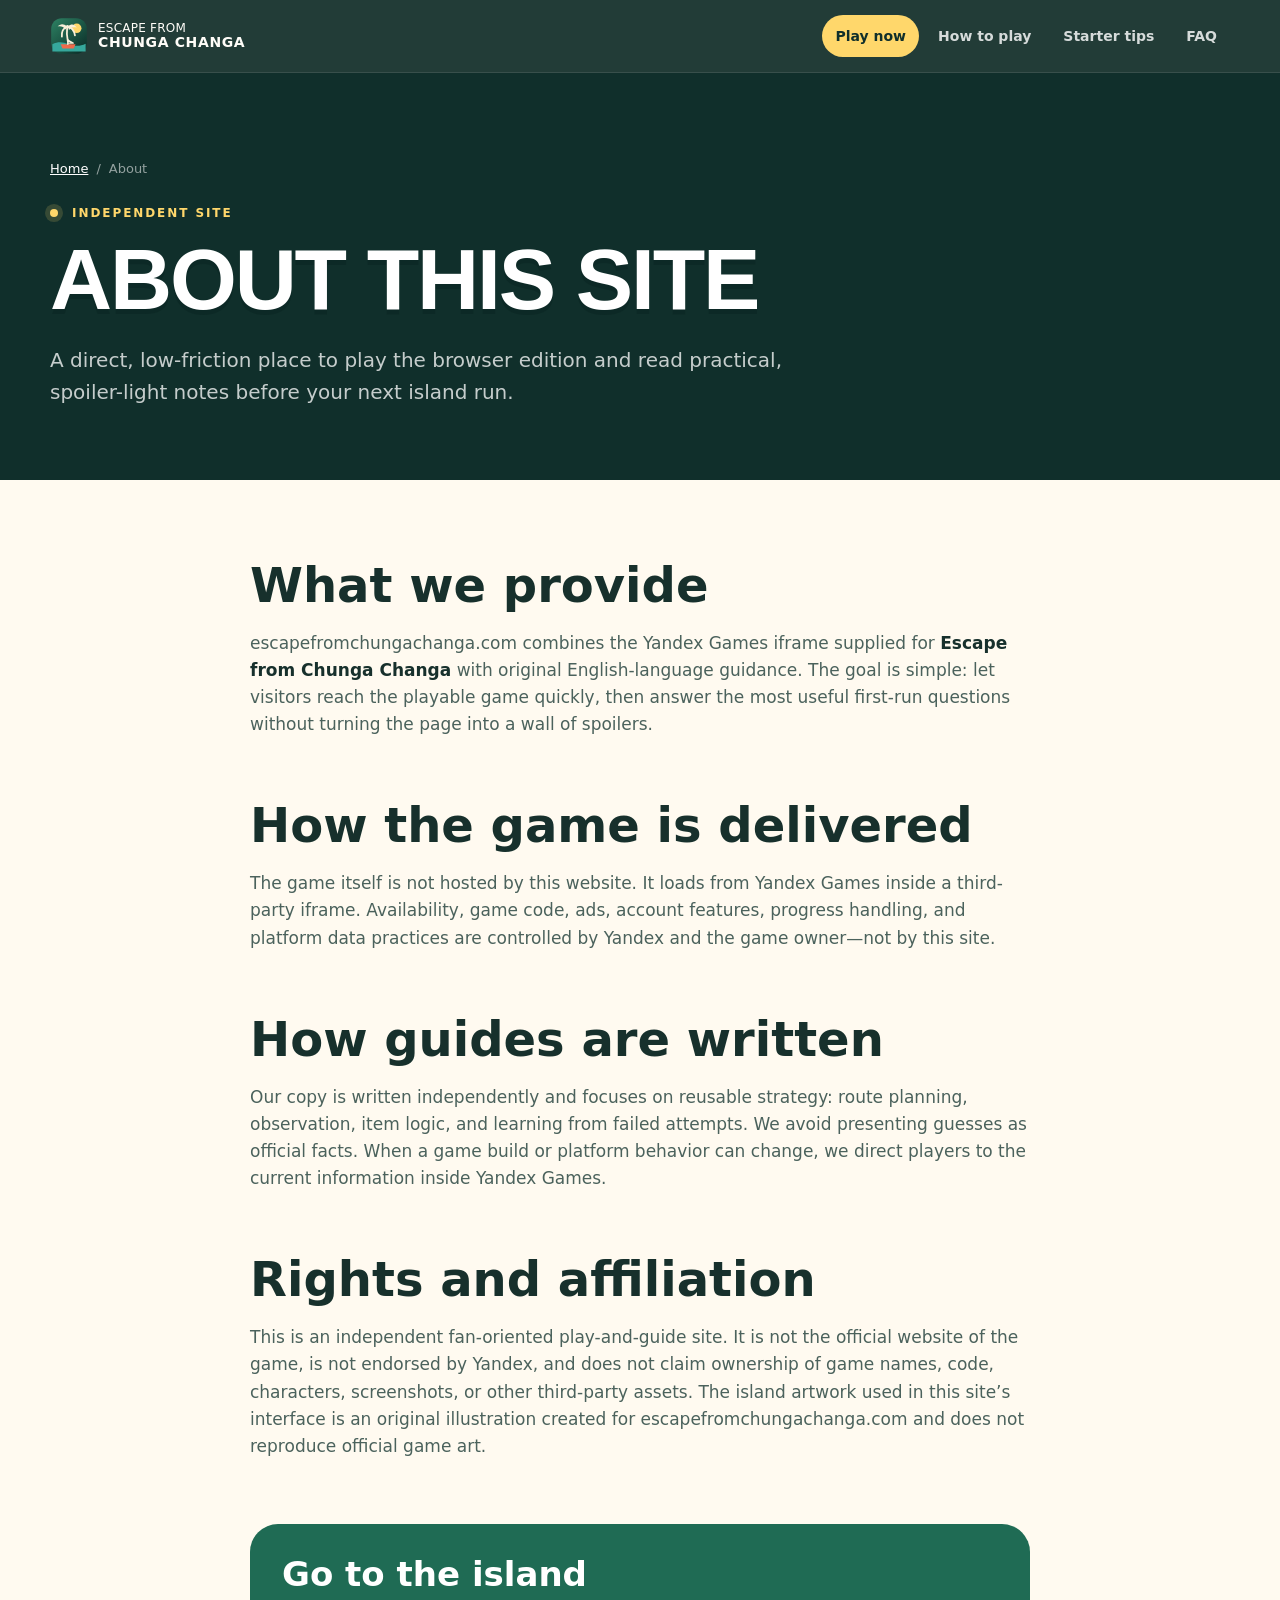
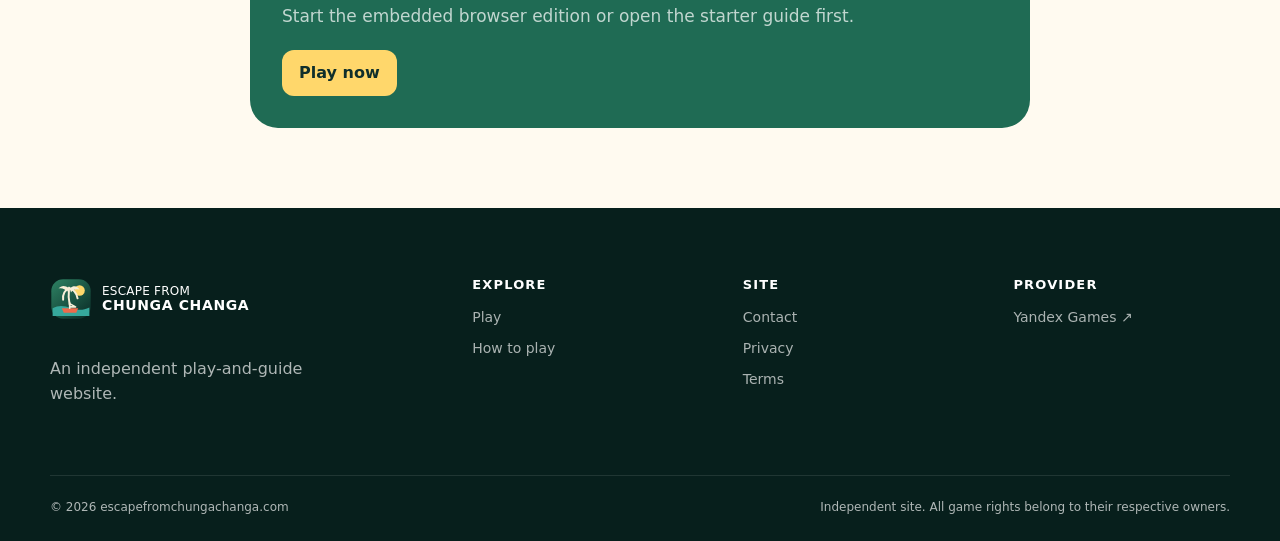
==== about/index.html @ a00cd544 "Build Escape from Chunga Changa game site" ====
<!doctype html>
<html lang="en">
<head>
  <meta charset="utf-8"><meta name="viewport" content="width=device-width, initial-scale=1">
  <title>About This Escape from Chunga Changa Site</title>
  <meta name="description" content="Learn what escapefromchungachanga.com provides, how the game is embedded, and how its independent guides are written and updated.">
  <meta name="robots" content="index,follow"><link rel="canonical" href="https://escapefromchungachanga.com/about/">
  <link rel="icon" href="/assets/icon.svg" type="image/svg+xml"><meta name="theme-color" content="#102f2b"><link rel="stylesheet" href="/styles.css">
  <script type="application/ld+json">{"@context":"https://schema.org","@type":"AboutPage","name":"About This Escape from Chunga Changa Site","url":"https://escapefromchungachanga.com/about/","isPartOf":{"@type":"WebSite","name":"Escape from Chunga Changa","url":"https://escapefromchungachanga.com/"},"inLanguage":"en"}</script>
</head>
<body>
  <a class="skip-link" href="#content">Skip to content</a>
  <header class="site-header"><div class="nav-wrap"><a class="brand" href="/"><img src="/assets/icon.svg" width="38" height="38" alt=""><span>Escape from<br><strong>Chunga Changa</strong></span></a><nav class="desktop-nav" aria-label="Main navigation"><a class="nav-play" href="/#play">Play now</a><a href="/how-to-play/">How to play</a><a href="/#tips">Starter tips</a><a href="/#faq">FAQ</a></nav><details class="mobile-menu"><summary>Menu</summary><nav><a href="/#play">Play now</a><a href="/how-to-play/">How to play</a><a href="/#tips">Starter tips</a><a href="/#faq">FAQ</a></nav></details></div></header>
  <main>
    <header class="inner-hero"><div class="container"><nav class="breadcrumbs" aria-label="Breadcrumb"><a href="/">Home</a><span>/</span><span aria-current="page">About</span></nav><p class="eyebrow"><span></span> Independent site</p><h1>About This Site</h1><p class="lede">A direct, low-friction place to play the browser edition and read practical, spoiler-light notes before your next island run.</p></div></header>
    <section class="content-section" id="content"><article class="container prose" style="max-width:780px">
      <h2>What we provide</h2>
      <p>escapefromchungachanga.com combines the Yandex Games iframe supplied for <strong>Escape from Chunga Changa</strong> with original English-language guidance. The goal is simple: let visitors reach the playable game quickly, then answer the most useful first-run questions without turning the page into a wall of spoilers.</p>
      <h2>How the game is delivered</h2>
      <p>The game itself is not hosted by this website. It loads from Yandex Games inside a third-party iframe. Availability, game code, ads, account features, progress handling, and platform data practices are controlled by Yandex and the game owner—not by this site.</p>
      <h2>How guides are written</h2>
      <p>Our copy is written independently and focuses on reusable strategy: route planning, observation, item logic, and learning from failed attempts. We avoid presenting guesses as official facts. When a game build or platform behavior can change, we direct players to the current information inside Yandex Games.</p>
      <h2>Rights and affiliation</h2>
      <p>This is an independent fan-oriented play-and-guide site. It is not the official website of the game, is not endorsed by Yandex, and does not claim ownership of game names, code, characters, screenshots, or other third-party assets. The island artwork used in this site’s interface is an original illustration created for escapefromchungachanga.com and does not reproduce official game art.</p>
      <div class="guide-cta"><h2>Go to the island</h2><p>Start the embedded browser edition or open the starter guide first.</p><a class="button secondary" href="/#play">Play now</a></div>
    </article></section>
  </main>
  <footer class="site-footer"><div class="container footer-grid"><div><a class="brand footer-brand" href="/"><img src="/assets/icon.svg" width="42" height="42" alt=""><span>Escape from<br><strong>Chunga Changa</strong></span></a><p>An independent play-and-guide website.</p></div><div><h2>Explore</h2><a href="/#play">Play</a><a href="/how-to-play/">How to play</a></div><div><h2>Site</h2><a href="/contact/">Contact</a><a href="/privacy/">Privacy</a><a href="/terms/">Terms</a></div><div><h2>Provider</h2><a href="https://yandex.com/games/app/563425?language=en" target="_blank" rel="noopener noreferrer">Yandex Games ↗</a></div></div><div class="container footer-bottom"><p>© <span data-year>2026</span> escapefromchungachanga.com</p><p>Independent site. All game rights belong to their respective owners.</p></div></footer><script src="/script.js" defer></script>
</body></html>
---- styles.css ----
:root {
  --ink: #17302c;
  --ink-soft: #4b625c;
  --jungle: #102f2b;
  --jungle-mid: #17453d;
  --leaf: #1f6b54;
  --mint: #d9f5df;
  --sand: #f4ead4;
  --paper: #fffaf0;
  --sun: #ffd76b;
  --coral: #ef6a4b;
  --white: #fffdf8;
  --line: rgba(23, 48, 44, .14);
  --shadow: 0 24px 70px rgba(7, 31, 27, .22);
  --radius-lg: 28px;
  --radius-md: 18px;
  --container: 1180px;
}

* { box-sizing: border-box; }
html { scroll-behavior: smooth; scroll-padding-top: 92px; }
body {
  margin: 0;
  color: var(--ink);
  background: var(--paper);
  font-family: Inter, ui-sans-serif, system-ui, -apple-system, BlinkMacSystemFont, "Segoe UI", sans-serif;
  line-height: 1.6;
  -webkit-font-smoothing: antialiased;
}
img { max-width: 100%; }
a { color: inherit; }
button, summary { font: inherit; }
button { color: inherit; }
.container { width: min(calc(100% - 40px), var(--container)); margin-inline: auto; }
.skip-link {
  position: fixed;
  z-index: 1000;
  left: 16px;
  top: 12px;
  padding: 11px 16px;
  color: var(--jungle);
  background: var(--sun);
  border-radius: 8px;
  font-weight: 800;
  transform: translateY(-160%);
}
.skip-link:focus { transform: none; }

.site-header {
  position: sticky;
  z-index: 100;
  top: 0;
  color: var(--white);
  background: rgba(11, 39, 35, .9);
  border-bottom: 1px solid rgba(255, 255, 255, .1);
  backdrop-filter: blur(16px);
}
.nav-wrap {
  width: min(calc(100% - 40px), var(--container));
  min-height: 72px;
  margin-inline: auto;
  display: flex;
  align-items: center;
  justify-content: space-between;
  gap: 24px;
}
.brand {
  display: inline-flex;
  align-items: center;
  gap: 10px;
  color: inherit;
  text-decoration: none;
  font-size: 12px;
  line-height: 1.08;
  letter-spacing: .02em;
  text-transform: uppercase;
}
.brand strong { font-size: 14px; letter-spacing: .045em; }
.brand img { flex: 0 0 auto; }
.desktop-nav { display: flex; align-items: center; gap: 6px; }
.desktop-nav a {
  padding: 10px 13px;
  border-radius: 999px;
  color: rgba(255, 255, 255, .82);
  text-decoration: none;
  font-size: 14px;
  font-weight: 750;
}
.desktop-nav a:hover, .desktop-nav a:focus-visible { color: white; background: rgba(255,255,255,.1); }
.desktop-nav .nav-play { color: var(--jungle); background: var(--sun); }
.desktop-nav .nav-play:hover, .desktop-nav .nav-play:focus-visible { color: var(--jungle); background: #ffe28b; }
.mobile-menu { display: none; position: relative; }
.mobile-menu summary { cursor: pointer; font-weight: 800; list-style: none; padding: 9px 13px; border: 1px solid rgba(255,255,255,.22); border-radius: 999px; }
.mobile-menu summary::-webkit-details-marker { display: none; }
.mobile-menu nav { position: absolute; right: 0; top: calc(100% + 10px); min-width: 200px; padding: 8px; background: var(--white); color: var(--ink); border-radius: 16px; box-shadow: var(--shadow); }
.mobile-menu nav a { display: block; padding: 11px 12px; border-radius: 10px; text-decoration: none; font-weight: 750; }
.mobile-menu nav a:hover, .mobile-menu nav a:focus-visible { background: var(--sand); }

.hero {
  position: relative;
  overflow: hidden;
  padding: 48px 0 80px;
  color: var(--white);
  background: var(--jungle);
  isolation: isolate;
}
.hero-backdrop {
  position: absolute;
  z-index: -2;
  inset: 0 0 auto 0;
  height: 640px;
  background:
    linear-gradient(180deg, rgba(11,38,34,.63) 0%, rgba(11,38,34,.86) 62%, var(--jungle) 100%),
    url('/assets/escape-island-hero.jpg') center 57% / cover no-repeat;
}
.hero::after {
  content: "";
  position: absolute;
  z-index: -1;
  inset: 0;
  opacity: .11;
  pointer-events: none;
  background-image: radial-gradient(circle at 1px 1px, #fff 1px, transparent 0);
  background-size: 28px 28px;
  mask-image: linear-gradient(to bottom, black 0, transparent 75%);
}
.hero-copy { text-align: center; }
.eyebrow, .section-kicker {
  margin: 0 0 10px;
  color: var(--coral);
  font-size: 12px;
  font-weight: 900;
  letter-spacing: .16em;
  text-transform: uppercase;
}
.eyebrow { color: var(--sun); }
.eyebrow span, .live-dot { display: inline-block; width: 8px; height: 8px; margin-right: 8px; background: var(--sun); border-radius: 50%; box-shadow: 0 0 0 5px rgba(255,215,107,.16); }
h1, h2, h3 { line-height: 1.08; text-wrap: balance; }
h1 {
  max-width: 900px;
  margin: 0 auto 16px;
  font-family: Impact, Haettenschweiler, "Arial Narrow Bold", sans-serif;
  font-size: clamp(52px, 8vw, 104px);
  font-weight: 800;
  letter-spacing: -.025em;
  text-transform: uppercase;
  text-shadow: 0 5px 0 rgba(7,31,27,.32);
}
.hero-lede { max-width: 720px; margin: 0 auto; color: rgba(255,255,255,.82); font-size: clamp(16px, 2vw, 20px); }
.game-facts { display: flex; flex-wrap: wrap; justify-content: center; gap: 9px; margin: 24px 0 30px; }
.game-facts span { padding: 7px 12px; border: 1px solid rgba(255,255,255,.2); border-radius: 999px; background: rgba(9,32,29,.32); font-size: 12px; font-weight: 800; letter-spacing: .035em; text-transform: uppercase; }

.game-stage { border: 1px solid rgba(255,255,255,.16); border-radius: var(--radius-lg); overflow: hidden; background: #071b18; box-shadow: 0 35px 110px rgba(0,0,0,.42); }
.player-toolbar, .player-note { display: flex; align-items: center; justify-content: space-between; gap: 16px; }
.player-toolbar { min-height: 70px; padding: 13px 16px 13px 20px; background: #0b2824; }
.player-toolbar > div:first-child { display: flex; align-items: center; gap: 8px; min-width: 0; }
.player-toolbar strong { font-size: 14px; }
.player-toolbar small { color: rgba(255,255,255,.52); font-size: 12px; }
.live-dot { width: 7px; height: 7px; margin: 0 3px 0 0; background: #65e08a; box-shadow: 0 0 0 5px rgba(101,224,138,.13); }
.player-actions { display: flex; gap: 8px; }
.icon-button { display: inline-flex; align-items: center; gap: 7px; min-height: 40px; padding: 8px 12px; border: 1px solid rgba(255,255,255,.16); border-radius: 11px; color: white; background: rgba(255,255,255,.06); cursor: pointer; font-size: 13px; font-weight: 800; }
.icon-button:hover, .icon-button:focus-visible { background: rgba(255,255,255,.13); }
.icon-button.primary { color: var(--jungle); border-color: var(--sun); background: var(--sun); }
.icon-button.primary:hover, .icon-button.primary:focus-visible { background: #ffe18a; }
.icon-button svg { width: 17px; height: 17px; fill: none; stroke: currentColor; stroke-width: 2; stroke-linecap: round; stroke-linejoin: round; }
.game-frame { width: 100%; background: #050e0d; }
.game-frame iframe { display: block; width: 100%; min-height: 600px; border: 0; background: #050e0d; }
.player-note { padding: 12px 20px; color: rgba(255,255,255,.64); background: #0b2824; font-size: 12px; }
.player-note p { margin: 0; }
.player-note a { color: var(--sun); font-weight: 800; white-space: nowrap; }

.section { padding: 104px 0; }
.intro-section { background: var(--paper); }
.split-intro { display: grid; grid-template-columns: .92fr 1.08fr; gap: 9vw; align-items: start; }
.section h2 { margin: 0; font-size: clamp(38px, 5vw, 66px); letter-spacing: -.045em; }
.intro-copy { color: var(--ink-soft); font-size: 18px; }
.intro-copy p:first-child { margin-top: 0; }
.intro-copy strong { color: var(--ink); }
.feature-grid { display: grid; grid-template-columns: repeat(3, 1fr); gap: 16px; margin-top: 64px; }
.feature-card { min-height: 250px; padding: 28px; border: 1px solid var(--line); border-radius: var(--radius-md); background: rgba(255,255,255,.54); }
.feature-card.featured { color: white; background: var(--leaf); transform: translateY(-18px) rotate(-1deg); box-shadow: 0 20px 55px rgba(30,92,74,.23); }
.card-number { display: inline-grid; place-items: center; width: 42px; height: 42px; margin-bottom: 45px; border: 1px solid currentColor; border-radius: 50%; font-size: 12px; font-weight: 900; }
.feature-card h3 { margin: 0 0 12px; font-size: 26px; }
.feature-card p { margin: 0; opacity: .76; }

.trail-section { position: relative; color: white; background: var(--jungle); overflow: hidden; }
.trail-section::before { content: ""; position: absolute; inset: 0; opacity: .08; background-image: linear-gradient(35deg, transparent 48%, white 49%, white 51%, transparent 52%); background-size: 70px 70px; }
.section-heading { position: relative; display: flex; align-items: end; justify-content: space-between; gap: 30px; margin-bottom: 52px; }
.section-heading > p { max-width: 360px; margin: 0; color: var(--ink-soft); }
.section-heading.dark { color: var(--ink); }
.section-kicker.light { color: var(--sun); }
.text-link { font-weight: 850; text-decoration-thickness: 2px; text-underline-offset: 5px; }
.text-link.light { color: var(--sun); }
.trail-steps { position: relative; display: grid; grid-template-columns: repeat(4, 1fr); gap: 14px; margin: 0; padding: 0; list-style: none; }
.trail-steps::before { content: ""; position: absolute; top: 25px; left: 5%; right: 5%; border-top: 2px dashed rgba(255,255,255,.19); }
.trail-steps li { position: relative; padding: 0 20px 24px 0; }
.trail-steps li > span { display: grid; place-items: center; width: 52px; height: 52px; margin-bottom: 24px; color: var(--jungle); background: var(--sun); border: 6px solid var(--jungle); outline: 1px solid rgba(255,255,255,.25); border-radius: 50%; font-weight: 950; }
.trail-steps h3 { margin: 0 0 10px; font-size: 22px; }
.trail-steps p { margin: 0; color: rgba(255,255,255,.65); font-size: 14px; }

.tips-section { background: var(--sand); }
.tip-grid { display: grid; grid-template-columns: repeat(3, 1fr); gap: 14px; }
.tip-grid article { padding: 26px; border: 1px solid rgba(23,48,44,.12); border-radius: var(--radius-md); background: rgba(255,250,240,.72); transition: transform .2s ease, box-shadow .2s ease; }
.tip-grid article:hover { transform: translateY(-4px); box-shadow: 0 16px 35px rgba(36,62,56,.09); }
.tip-grid span { display: inline-block; margin-bottom: 34px; padding: 5px 9px; color: var(--leaf); background: var(--mint); border-radius: 7px; font-size: 11px; font-weight: 950; letter-spacing: .12em; text-transform: uppercase; }
.tip-grid h3 { margin: 0 0 10px; font-size: 22px; }
.tip-grid p { margin: 0; color: var(--ink-soft); font-size: 14px; }

.faq-section { background: var(--paper); }
.faq-layout { display: grid; grid-template-columns: .78fr 1.22fr; gap: 9vw; align-items: start; }
.faq-layout > div:first-child { position: sticky; top: 112px; }
.faq-layout > div:first-child > p:last-child { max-width: 420px; color: var(--ink-soft); }
.faq-list { border-top: 1px solid var(--line); }
.faq-list details { border-bottom: 1px solid var(--line); }
.faq-list summary { position: relative; cursor: pointer; padding: 25px 44px 25px 0; list-style: none; font-weight: 850; font-size: 18px; }
.faq-list summary::-webkit-details-marker { display: none; }
.faq-list summary::after { content: "+"; position: absolute; top: 20px; right: 0; width: 30px; height: 30px; display: grid; place-items: center; color: white; background: var(--leaf); border-radius: 50%; font-size: 20px; }
.faq-list details[open] summary::after { content: "−"; }
.faq-list details p { margin: -7px 40px 25px 0; color: var(--ink-soft); }

.independent-note { padding: 0 0 90px; background: var(--paper); }
.note-card { display: grid; grid-template-columns: auto 1fr auto; gap: 22px; align-items: center; padding: 30px; color: white; background: var(--leaf); border-radius: var(--radius-lg); box-shadow: var(--shadow); }
.note-card h2 { margin: 0 0 5px; font-size: 24px; }
.note-card p { margin: 0; color: rgba(255,255,255,.72); }
.button { display: inline-flex; align-items: center; justify-content: center; min-height: 44px; padding: 10px 17px; border-radius: 12px; text-decoration: none; font-weight: 850; }
.button.secondary { color: var(--jungle); background: var(--sun); }

.site-footer { padding: 70px 0 24px; color: rgba(255,255,255,.68); background: #071f1c; }
.footer-grid { display: grid; grid-template-columns: 1.7fr repeat(3, 1fr); gap: 54px; }
.footer-grid > div:first-child > p { max-width: 300px; }
.footer-brand { color: white; margin-bottom: 20px; }
.footer-grid h2 { margin: 0 0 14px; color: white; font-size: 13px; letter-spacing: .09em; text-transform: uppercase; }
.footer-grid > div:not(:first-child) a { display: block; width: fit-content; margin: 9px 0; color: rgba(255,255,255,.66); text-decoration: none; font-size: 14px; }
.footer-grid a:hover, .footer-grid a:focus-visible { color: var(--sun); }
.footer-bottom { display: flex; justify-content: space-between; gap: 30px; margin-top: 52px; padding-top: 22px; border-top: 1px solid rgba(255,255,255,.1); font-size: 12px; }
.footer-bottom p { margin: 0; }

/* Inner pages */
.inner-hero { padding: 86px 0 72px; color: white; background: var(--jungle); }
.breadcrumbs { display: flex; flex-wrap: wrap; gap: 8px; margin-bottom: 24px; color: rgba(255,255,255,.55); font-size: 13px; }
.breadcrumbs a { color: white; }
.inner-hero h1 { max-width: 1000px; margin: 0 0 18px; font-size: clamp(46px, 7vw, 86px); text-align: left; }
.inner-hero .lede { max-width: 780px; margin: 0; color: rgba(255,255,255,.76); font-size: 20px; }
.content-section { padding: 80px 0; }
.article-layout { display: grid; grid-template-columns: 260px minmax(0, 760px); gap: 7vw; justify-content: center; }
.article-nav { position: sticky; top: 110px; align-self: start; padding: 20px; border: 1px solid var(--line); border-radius: 16px; background: var(--sand); }
.article-nav strong { display: block; margin-bottom: 10px; font-size: 12px; letter-spacing: .12em; text-transform: uppercase; }
.article-nav a { display: block; padding: 7px 0; color: var(--ink-soft); text-decoration: none; font-size: 14px; }
.article-nav a:hover, .article-nav a:focus-visible { color: var(--leaf); text-decoration: underline; }
.prose { min-width: 0; }
.prose > :first-child { margin-top: 0; }
.prose h2 { margin: 62px 0 18px; font-size: clamp(32px, 4vw, 48px); }
.prose h3 { margin: 34px 0 10px; font-size: 24px; }
.prose p, .prose li { color: var(--ink-soft); font-size: 17px; }
.prose strong { color: var(--ink); }
.prose a { color: var(--leaf); font-weight: 750; }
.callout { margin: 30px 0; padding: 24px; border-left: 5px solid var(--coral); border-radius: 0 14px 14px 0; background: var(--sand); }
.callout p { margin: 0; }
.checklist { padding: 0; list-style: none; }
.checklist li { position: relative; margin: 12px 0; padding: 13px 16px 13px 45px; border: 1px solid var(--line); border-radius: 12px; background: white; }
.checklist li::before { content: "✓"; position: absolute; left: 16px; color: var(--leaf); font-weight: 950; }
.guide-cta { margin-top: 64px; padding: 32px; color: white; background: var(--leaf); border-radius: var(--radius-lg); }
.guide-cta h2 { margin: 0 0 10px; font-size: 34px; }
.guide-cta p { margin: 0 0 20px; color: rgba(255,255,255,.72); }
.legal-meta { display: inline-flex; margin-top: 22px; padding: 7px 11px; border: 1px solid rgba(255,255,255,.2); border-radius: 999px; color: rgba(255,255,255,.68); font-size: 12px; }
.contact-options { display: grid; grid-template-columns: repeat(2, 1fr); gap: 16px; margin-top: 28px; }
.contact-card { padding: 26px; border: 1px solid var(--line); border-radius: var(--radius-md); background: white; }
.contact-card h2 { margin-top: 0; font-size: 28px; }
.contact-card p { font-size: 15px; }
.contact-card a { color: var(--leaf); font-weight: 850; }
.not-found { min-height: calc(100vh - 72px); display: grid; place-items: center; padding: 80px 20px; color: white; text-align: center; background: linear-gradient(rgba(8,32,28,.78),rgba(8,32,28,.93)), url('/assets/escape-island-hero.jpg') center/cover; }
.not-found h1 { margin-bottom: 10px; font-size: clamp(88px, 20vw, 190px); }
.not-found h2 { margin: 0 0 14px; font-size: clamp(30px,5vw,54px); }
.not-found p { max-width: 560px; margin: 0 auto 24px; color: rgba(255,255,255,.75); }

:focus-visible { outline: 3px solid var(--sun); outline-offset: 3px; }

@media (max-width: 900px) {
  .desktop-nav { display: none; }
  .mobile-menu { display: block; }
  .hero { padding-top: 38px; }
  .game-frame iframe { min-height: 560px; }
  .split-intro, .faq-layout { grid-template-columns: 1fr; gap: 32px; }
  .feature-grid { grid-template-columns: 1fr; }
  .feature-card.featured { transform: none; }
  .feature-card { min-height: auto; }
  .card-number { margin-bottom: 28px; }
  .trail-steps { grid-template-columns: repeat(2, 1fr); row-gap: 32px; }
  .trail-steps::before { display: none; }
  .tip-grid { grid-template-columns: repeat(2, 1fr); }
  .faq-layout > div:first-child { position: static; }
  .footer-grid { grid-template-columns: 1.5fr 1fr 1fr; }
  .footer-grid > div:last-child { grid-column: 2; }
  .article-layout { grid-template-columns: 1fr; }
  .article-nav { position: static; }
}

@media (max-width: 640px) {
  .container, .nav-wrap { width: min(calc(100% - 28px), var(--container)); }
  .nav-wrap { min-height: 64px; }
  .brand img { width: 34px; height: 34px; }
  .brand { font-size: 10px; }
  .brand strong { font-size: 12px; }
  .hero { padding: 30px 0 58px; }
  .hero-backdrop { height: 510px; }
  h1 { font-size: clamp(48px, 15.5vw, 68px); line-height: .94; }
  .hero-lede { font-size: 15px; }
  .game-facts { margin: 18px 0 22px; gap: 6px; }
  .game-facts span { font-size: 10px; }
  .game-stage { width: calc(100% - 18px); border-radius: 18px; }
  .player-toolbar { min-height: 58px; padding: 10px 12px; }
  .player-toolbar small { display: none; }
  .icon-button { width: 40px; justify-content: center; padding: 8px; }
  .icon-button span { position: absolute; width: 1px; height: 1px; overflow: hidden; clip: rect(0 0 0 0); }
  .game-frame iframe { height: 520px; min-height: 520px; }
  .player-note { align-items: flex-start; padding: 10px 12px; }
  .player-note p { max-width: 190px; line-height: 1.35; }
  .section { padding: 76px 0; }
  .section h2 { font-size: 40px; }
  .intro-copy { font-size: 16px; }
  .feature-grid { margin-top: 40px; }
  .section-heading { align-items: flex-start; flex-direction: column; margin-bottom: 36px; }
  .trail-steps { grid-template-columns: 1fr; }
  .trail-steps li { display: grid; grid-template-columns: auto 1fr; gap: 16px; padding: 0; }
  .trail-steps li > span { margin: 0; }
  .tip-grid { grid-template-columns: 1fr; }
  .tip-grid span { margin-bottom: 20px; }
  .faq-list summary { font-size: 16px; }
  .note-card { grid-template-columns: auto 1fr; }
  .note-card .button { grid-column: 1 / -1; }
  .footer-grid { grid-template-columns: 1fr 1fr; gap: 36px 24px; }
  .footer-grid > div:first-child { grid-column: 1 / -1; }
  .footer-grid > div:last-child { grid-column: auto; }
  .footer-bottom { flex-direction: column; gap: 8px; }
  .inner-hero { padding: 58px 0; }
  .inner-hero h1 { font-size: 50px; }
  .inner-hero .lede { font-size: 17px; }
  .content-section { padding: 60px 0; }
  .prose h2 { margin-top: 46px; font-size: 34px; }
  .prose p, .prose li { font-size: 16px; }
  .contact-options { grid-template-columns: 1fr; }
}

@media (prefers-reduced-motion: reduce) {
  html { scroll-behavior: auto; }
  *, *::before, *::after { animation-duration: .01ms !important; animation-iteration-count: 1 !important; transition-duration: .01ms !important; }
}
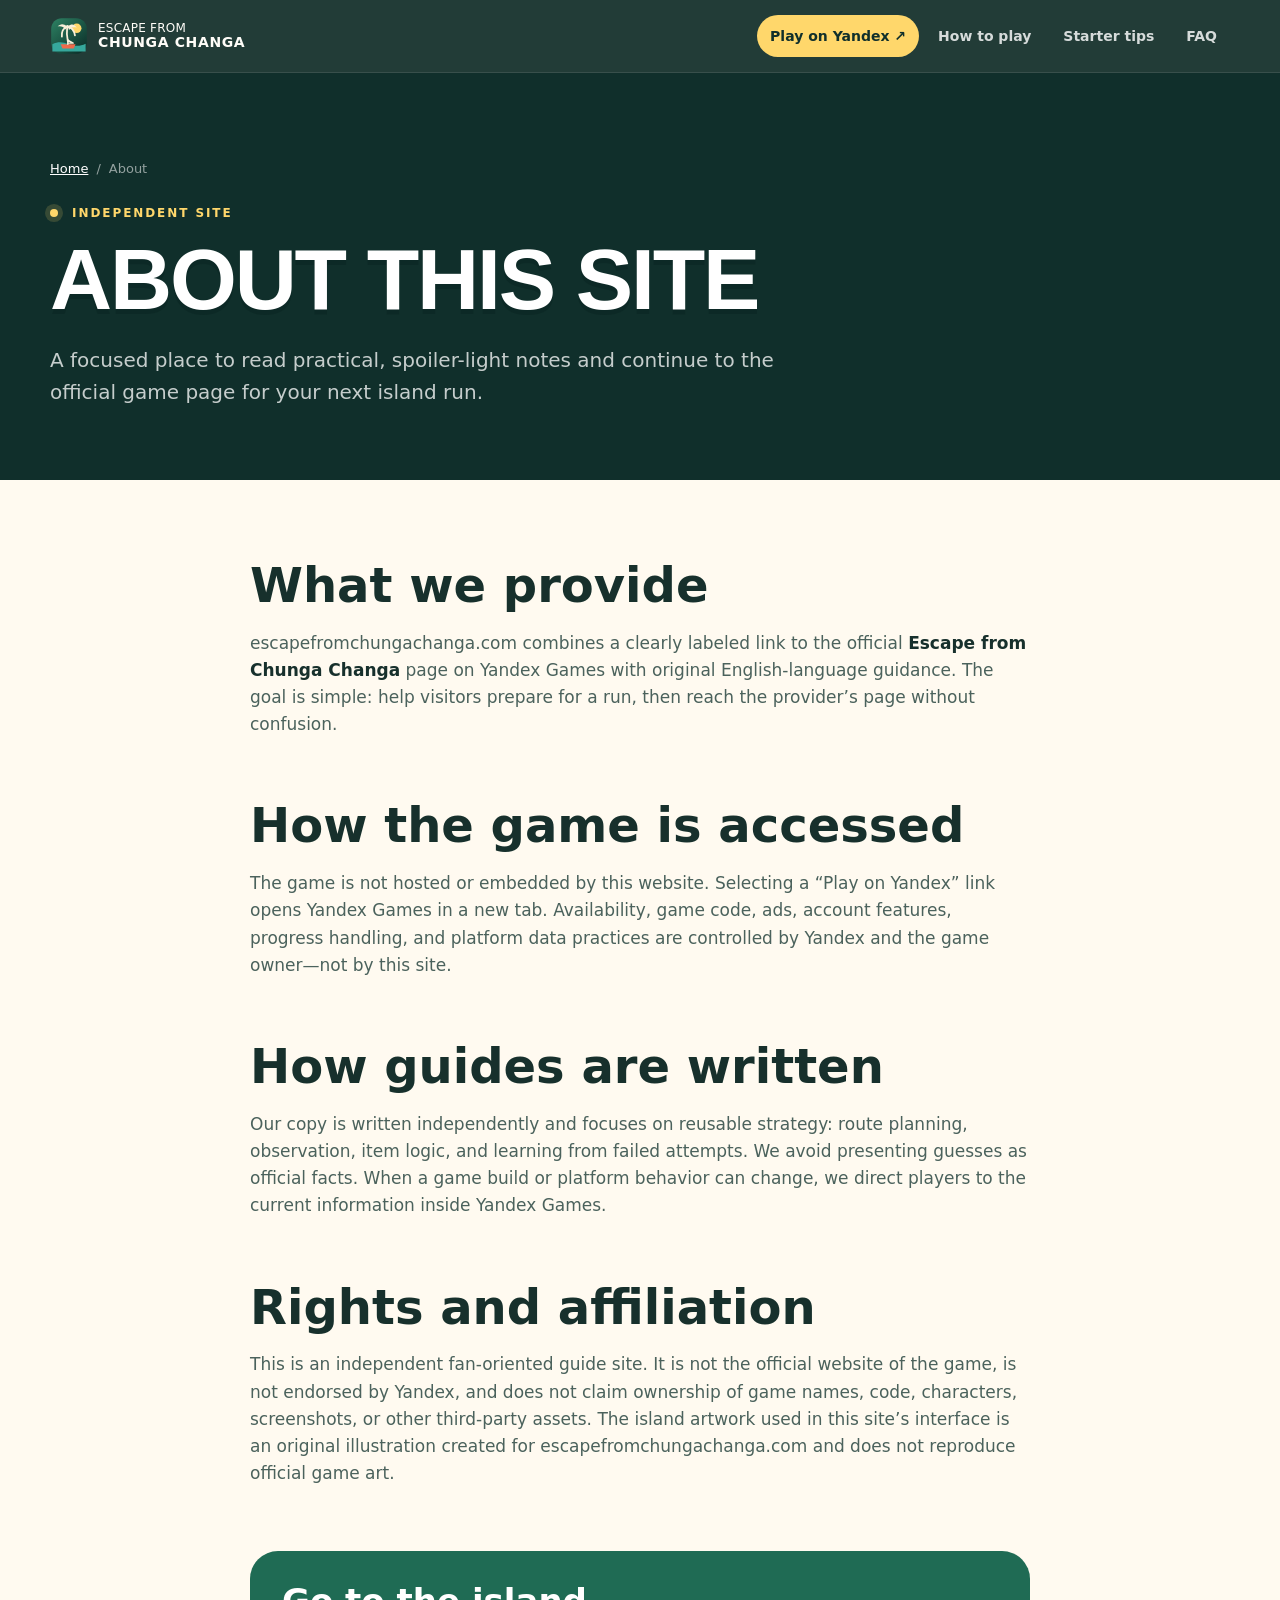
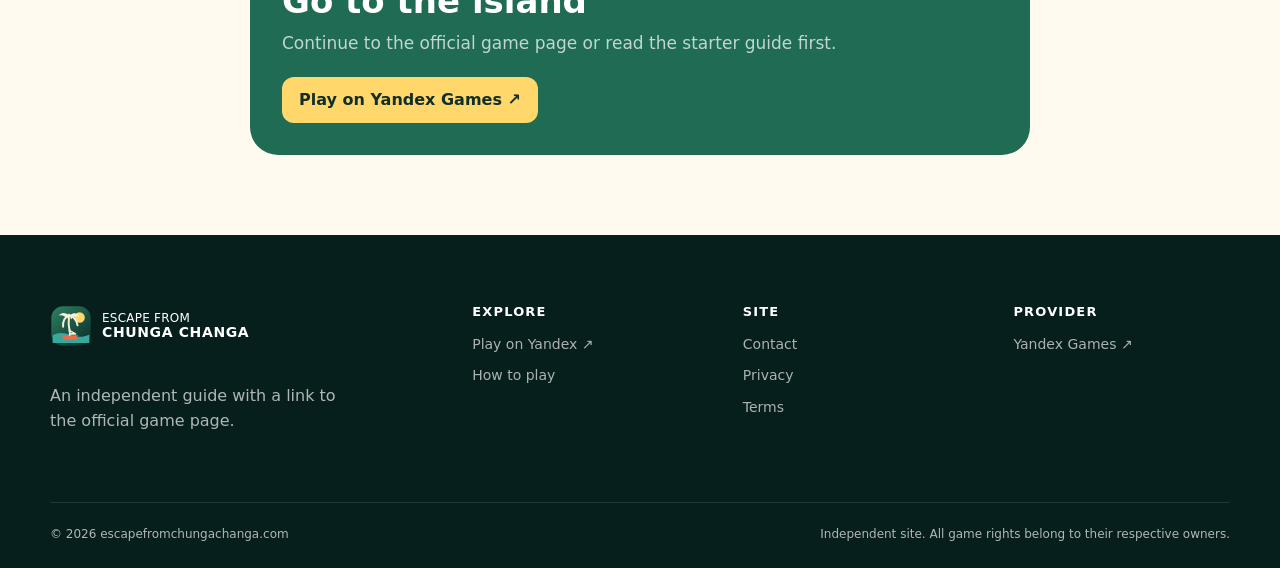
==== commit 649dcd58: "Replace embedded game with official Yandex link" ====
--- a/about/index.html
+++ b/about/index.html
@@ -3,27 +3,27 @@
 <head>
   <meta charset="utf-8"><meta name="viewport" content="width=device-width, initial-scale=1">
   <title>About This Escape from Chunga Changa Site</title>
-  <meta name="description" content="Learn what escapefromchungachanga.com provides, how the game is embedded, and how its independent guides are written and updated.">
-  <meta name="robots" content="index,follow"><link rel="canonical" href="https://escapefromchungachanga.com/about/">
+  <meta name="description" content="Learn what this independent Escape from Chunga Changa guide provides and how it links players to the official Yandex Games page.">
+  <meta name="robots" content="index,follow"><link rel="canonical" href="https://www.escapefromchungachanga.com/about/">
   <link rel="icon" href="/assets/icon.svg" type="image/svg+xml"><meta name="theme-color" content="#102f2b"><link rel="stylesheet" href="/styles.css">
-  <script type="application/ld+json">{"@context":"https://schema.org","@type":"AboutPage","name":"About This Escape from Chunga Changa Site","url":"https://escapefromchungachanga.com/about/","isPartOf":{"@type":"WebSite","name":"Escape from Chunga Changa","url":"https://escapefromchungachanga.com/"},"inLanguage":"en"}</script>
+  <script type="application/ld+json">{"@context":"https://schema.org","@type":"AboutPage","name":"About This Escape from Chunga Changa Site","url":"https://www.escapefromchungachanga.com/about/","isPartOf":{"@type":"WebSite","name":"Escape from Chunga Changa","url":"https://www.escapefromchungachanga.com/"},"inLanguage":"en"}</script>
 </head>
 <body>
   <a class="skip-link" href="#content">Skip to content</a>
-  <header class="site-header"><div class="nav-wrap"><a class="brand" href="/"><img src="/assets/icon.svg" width="38" height="38" alt=""><span>Escape from<br><strong>Chunga Changa</strong></span></a><nav class="desktop-nav" aria-label="Main navigation"><a class="nav-play" href="/#play">Play now</a><a href="/how-to-play/">How to play</a><a href="/#tips">Starter tips</a><a href="/#faq">FAQ</a></nav><details class="mobile-menu"><summary>Menu</summary><nav><a href="/#play">Play now</a><a href="/how-to-play/">How to play</a><a href="/#tips">Starter tips</a><a href="/#faq">FAQ</a></nav></details></div></header>
+  <header class="site-header"><div class="nav-wrap"><a class="brand" href="/"><img src="/assets/icon.svg" width="38" height="38" alt=""><span>Escape from<br><strong>Chunga Changa</strong></span></a><nav class="desktop-nav" aria-label="Main navigation"><a class="nav-play" href="https://yandex.com/games/app/escape-from-chunga-changa-563425?language=en" target="_blank" rel="noopener noreferrer" data-game-launch>Play on Yandex ↗</a><a href="/how-to-play/">How to play</a><a href="/#tips">Starter tips</a><a href="/#faq">FAQ</a></nav><details class="mobile-menu"><summary>Menu</summary><nav><a href="https://yandex.com/games/app/escape-from-chunga-changa-563425?language=en" target="_blank" rel="noopener noreferrer" data-game-launch>Play on Yandex ↗</a><a href="/how-to-play/">How to play</a><a href="/#tips">Starter tips</a><a href="/#faq">FAQ</a></nav></details></div></header>
   <main>
-    <header class="inner-hero"><div class="container"><nav class="breadcrumbs" aria-label="Breadcrumb"><a href="/">Home</a><span>/</span><span aria-current="page">About</span></nav><p class="eyebrow"><span></span> Independent site</p><h1>About This Site</h1><p class="lede">A direct, low-friction place to play the browser edition and read practical, spoiler-light notes before your next island run.</p></div></header>
+    <header class="inner-hero"><div class="container"><nav class="breadcrumbs" aria-label="Breadcrumb"><a href="/">Home</a><span>/</span><span aria-current="page">About</span></nav><p class="eyebrow"><span></span> Independent site</p><h1>About This Site</h1><p class="lede">A focused place to read practical, spoiler-light notes and continue to the official game page for your next island run.</p></div></header>
     <section class="content-section" id="content"><article class="container prose" style="max-width:780px">
       <h2>What we provide</h2>
-      <p>escapefromchungachanga.com combines the Yandex Games iframe supplied for <strong>Escape from Chunga Changa</strong> with original English-language guidance. The goal is simple: let visitors reach the playable game quickly, then answer the most useful first-run questions without turning the page into a wall of spoilers.</p>
-      <h2>How the game is delivered</h2>
-      <p>The game itself is not hosted by this website. It loads from Yandex Games inside a third-party iframe. Availability, game code, ads, account features, progress handling, and platform data practices are controlled by Yandex and the game owner—not by this site.</p>
+      <p>escapefromchungachanga.com combines a clearly labeled link to the official <strong>Escape from Chunga Changa</strong> page on Yandex Games with original English-language guidance. The goal is simple: help visitors prepare for a run, then reach the provider’s page without confusion.</p>
+      <h2>How the game is accessed</h2>
+      <p>The game is not hosted or embedded by this website. Selecting a “Play on Yandex” link opens Yandex Games in a new tab. Availability, game code, ads, account features, progress handling, and platform data practices are controlled by Yandex and the game owner—not by this site.</p>
       <h2>How guides are written</h2>
       <p>Our copy is written independently and focuses on reusable strategy: route planning, observation, item logic, and learning from failed attempts. We avoid presenting guesses as official facts. When a game build or platform behavior can change, we direct players to the current information inside Yandex Games.</p>
       <h2>Rights and affiliation</h2>
-      <p>This is an independent fan-oriented play-and-guide site. It is not the official website of the game, is not endorsed by Yandex, and does not claim ownership of game names, code, characters, screenshots, or other third-party assets. The island artwork used in this site’s interface is an original illustration created for escapefromchungachanga.com and does not reproduce official game art.</p>
-      <div class="guide-cta"><h2>Go to the island</h2><p>Start the embedded browser edition or open the starter guide first.</p><a class="button secondary" href="/#play">Play now</a></div>
+      <p>This is an independent fan-oriented guide site. It is not the official website of the game, is not endorsed by Yandex, and does not claim ownership of game names, code, characters, screenshots, or other third-party assets. The island artwork used in this site’s interface is an original illustration created for escapefromchungachanga.com and does not reproduce official game art.</p>
+      <div class="guide-cta"><h2>Go to the island</h2><p>Continue to the official game page or read the starter guide first.</p><a class="button secondary" href="https://yandex.com/games/app/escape-from-chunga-changa-563425?language=en" target="_blank" rel="noopener noreferrer" data-game-launch>Play on Yandex Games ↗</a></div>
     </article></section>
   </main>
-  <footer class="site-footer"><div class="container footer-grid"><div><a class="brand footer-brand" href="/"><img src="/assets/icon.svg" width="42" height="42" alt=""><span>Escape from<br><strong>Chunga Changa</strong></span></a><p>An independent play-and-guide website.</p></div><div><h2>Explore</h2><a href="/#play">Play</a><a href="/how-to-play/">How to play</a></div><div><h2>Site</h2><a href="/contact/">Contact</a><a href="/privacy/">Privacy</a><a href="/terms/">Terms</a></div><div><h2>Provider</h2><a href="https://yandex.com/games/app/563425?language=en" target="_blank" rel="noopener noreferrer">Yandex Games ↗</a></div></div><div class="container footer-bottom"><p>© <span data-year>2026</span> escapefromchungachanga.com</p><p>Independent site. All game rights belong to their respective owners.</p></div></footer><script src="/script.js" defer></script>
+  <footer class="site-footer"><div class="container footer-grid"><div><a class="brand footer-brand" href="/"><img src="/assets/icon.svg" width="42" height="42" alt=""><span>Escape from<br><strong>Chunga Changa</strong></span></a><p>An independent guide with a link to the official game page.</p></div><div><h2>Explore</h2><a href="https://yandex.com/games/app/escape-from-chunga-changa-563425?language=en" target="_blank" rel="noopener noreferrer" data-game-launch>Play on Yandex ↗</a><a href="/how-to-play/">How to play</a></div><div><h2>Site</h2><a href="/contact/">Contact</a><a href="/privacy/">Privacy</a><a href="/terms/">Terms</a></div><div><h2>Provider</h2><a href="https://yandex.com/games/app/escape-from-chunga-changa-563425?language=en" target="_blank" rel="noopener noreferrer" data-game-launch>Yandex Games ↗</a></div></div><div class="container footer-bottom"><p>© <span data-year>2026</span> escapefromchungachanga.com</p><p>Independent site. All game rights belong to their respective owners.</p></div></footer><script src="/script.js" defer></script>
 </body></html>
--- a/styles.css
+++ b/styles.css
@@ -8,7 +8,7 @@
   --sand: #f4ead4;
   --paper: #fffaf0;
   --sun: #ffd76b;
-  --coral: #ef6a4b;
+  --coral: #a94230;
   --white: #fffdf8;
   --line: rgba(23, 48, 44, .14);
   --shadow: 0 24px 70px rgba(7, 31, 27, .22);
@@ -156,15 +156,25 @@
 .player-toolbar > div:first-child { display: flex; align-items: center; gap: 8px; min-width: 0; }
 .player-toolbar strong { font-size: 14px; }
 .player-toolbar small { color: rgba(255,255,255,.52); font-size: 12px; }
-.live-dot { width: 7px; height: 7px; margin: 0 3px 0 0; background: #65e08a; box-shadow: 0 0 0 5px rgba(101,224,138,.13); }
-.player-actions { display: flex; gap: 8px; }
-.icon-button { display: inline-flex; align-items: center; gap: 7px; min-height: 40px; padding: 8px 12px; border: 1px solid rgba(255,255,255,.16); border-radius: 11px; color: white; background: rgba(255,255,255,.06); cursor: pointer; font-size: 13px; font-weight: 800; }
-.icon-button:hover, .icon-button:focus-visible { background: rgba(255,255,255,.13); }
-.icon-button.primary { color: var(--jungle); border-color: var(--sun); background: var(--sun); }
-.icon-button.primary:hover, .icon-button.primary:focus-visible { background: #ffe18a; }
-.icon-button svg { width: 17px; height: 17px; fill: none; stroke: currentColor; stroke-width: 2; stroke-linecap: round; stroke-linejoin: round; }
-.game-frame { width: 100%; background: #050e0d; }
-.game-frame iframe { display: block; width: 100%; min-height: 600px; border: 0; background: #050e0d; }
+.external-dot { width: 8px; height: 8px; margin: 0 3px 0 0; border: 2px solid var(--sun); border-radius: 50%; box-shadow: 0 0 0 5px rgba(255,215,107,.12); }
+.game-launch {
+  display: grid;
+  min-height: 430px;
+  place-items: center;
+  padding: 70px 28px;
+  color: white;
+  text-align: center;
+  background:
+    linear-gradient(90deg, rgba(4,20,17,.92), rgba(7,37,31,.68), rgba(4,20,17,.9)),
+    url('/assets/escape-island-hero.jpg') center 55% / cover;
+}
+.game-launch-copy { max-width: 760px; }
+.game-launch-copy h2 { max-width: 700px; margin: 8px auto 18px; color: white; font-size: clamp(38px, 5vw, 64px); line-height: 1; }
+.game-launch-copy > p:not(.launch-kicker) { max-width: 620px; margin: 0 auto; color: rgba(255,255,255,.76); font-size: 17px; line-height: 1.65; }
+.launch-kicker { margin: 0; color: var(--sun); font-size: 12px; font-weight: 900; letter-spacing: .15em; text-transform: uppercase; }
+.launch-actions { display: flex; align-items: center; justify-content: center; flex-wrap: wrap; gap: 20px; margin-top: 30px; }
+.launch-button { color: var(--jungle); background: var(--sun); box-shadow: 0 14px 34px rgba(0,0,0,.3); }
+.launch-button:hover, .launch-button:focus-visible { color: var(--jungle); background: #ffe28b; transform: translateY(-2px); }
 .player-note { padding: 12px 20px; color: rgba(255,255,255,.64); background: #0b2824; font-size: 12px; }
 .player-note p { margin: 0; }
 .player-note a { color: var(--sun); font-weight: 800; white-space: nowrap; }
@@ -179,6 +189,7 @@
 .feature-grid { display: grid; grid-template-columns: repeat(3, 1fr); gap: 16px; margin-top: 64px; }
 .feature-card { min-height: 250px; padding: 28px; border: 1px solid var(--line); border-radius: var(--radius-md); background: rgba(255,255,255,.54); }
 .feature-card.featured { color: white; background: var(--leaf); transform: translateY(-18px) rotate(-1deg); box-shadow: 0 20px 55px rgba(30,92,74,.23); }
+.feature-card.featured p { opacity: .88; }
 .card-number { display: inline-grid; place-items: center; width: 42px; height: 42px; margin-bottom: 45px; border: 1px solid currentColor; border-radius: 50%; font-size: 12px; font-weight: 900; }
 .feature-card h3 { margin: 0 0 12px; font-size: 26px; }
 .feature-card p { margin: 0; opacity: .76; }
@@ -221,7 +232,7 @@
 .independent-note { padding: 0 0 90px; background: var(--paper); }
 .note-card { display: grid; grid-template-columns: auto 1fr auto; gap: 22px; align-items: center; padding: 30px; color: white; background: var(--leaf); border-radius: var(--radius-lg); box-shadow: var(--shadow); }
 .note-card h2 { margin: 0 0 5px; font-size: 24px; }
-.note-card p { margin: 0; color: rgba(255,255,255,.72); }
+.note-card p { margin: 0; color: rgba(255,255,255,.88); }
 .button { display: inline-flex; align-items: center; justify-content: center; min-height: 44px; padding: 10px 17px; border-radius: 12px; text-decoration: none; font-weight: 850; }
 .button.secondary { color: var(--jungle); background: var(--sun); }
 
@@ -279,7 +290,7 @@
   .desktop-nav { display: none; }
   .mobile-menu { display: block; }
   .hero { padding-top: 38px; }
-  .game-frame iframe { min-height: 560px; }
+  .game-launch { min-height: 390px; }
   .split-intro, .faq-layout { grid-template-columns: 1fr; gap: 32px; }
   .feature-grid { grid-template-columns: 1fr; }
   .feature-card.featured { transform: none; }
@@ -310,9 +321,11 @@
   .game-stage { width: calc(100% - 18px); border-radius: 18px; }
   .player-toolbar { min-height: 58px; padding: 10px 12px; }
   .player-toolbar small { display: none; }
-  .icon-button { width: 40px; justify-content: center; padding: 8px; }
-  .icon-button span { position: absolute; width: 1px; height: 1px; overflow: hidden; clip: rect(0 0 0 0); }
-  .game-frame iframe { height: 520px; min-height: 520px; }
+  .game-launch { min-height: 370px; padding: 54px 18px; }
+  .game-launch-copy h2 { font-size: 38px; }
+  .game-launch-copy > p:not(.launch-kicker) { font-size: 15px; }
+  .launch-actions { gap: 16px; margin-top: 24px; }
+  .launch-actions .text-link { width: 100%; }
   .player-note { align-items: flex-start; padding: 10px 12px; }
   .player-note p { max-width: 190px; line-height: 1.35; }
   .section { padding: 76px 0; }
